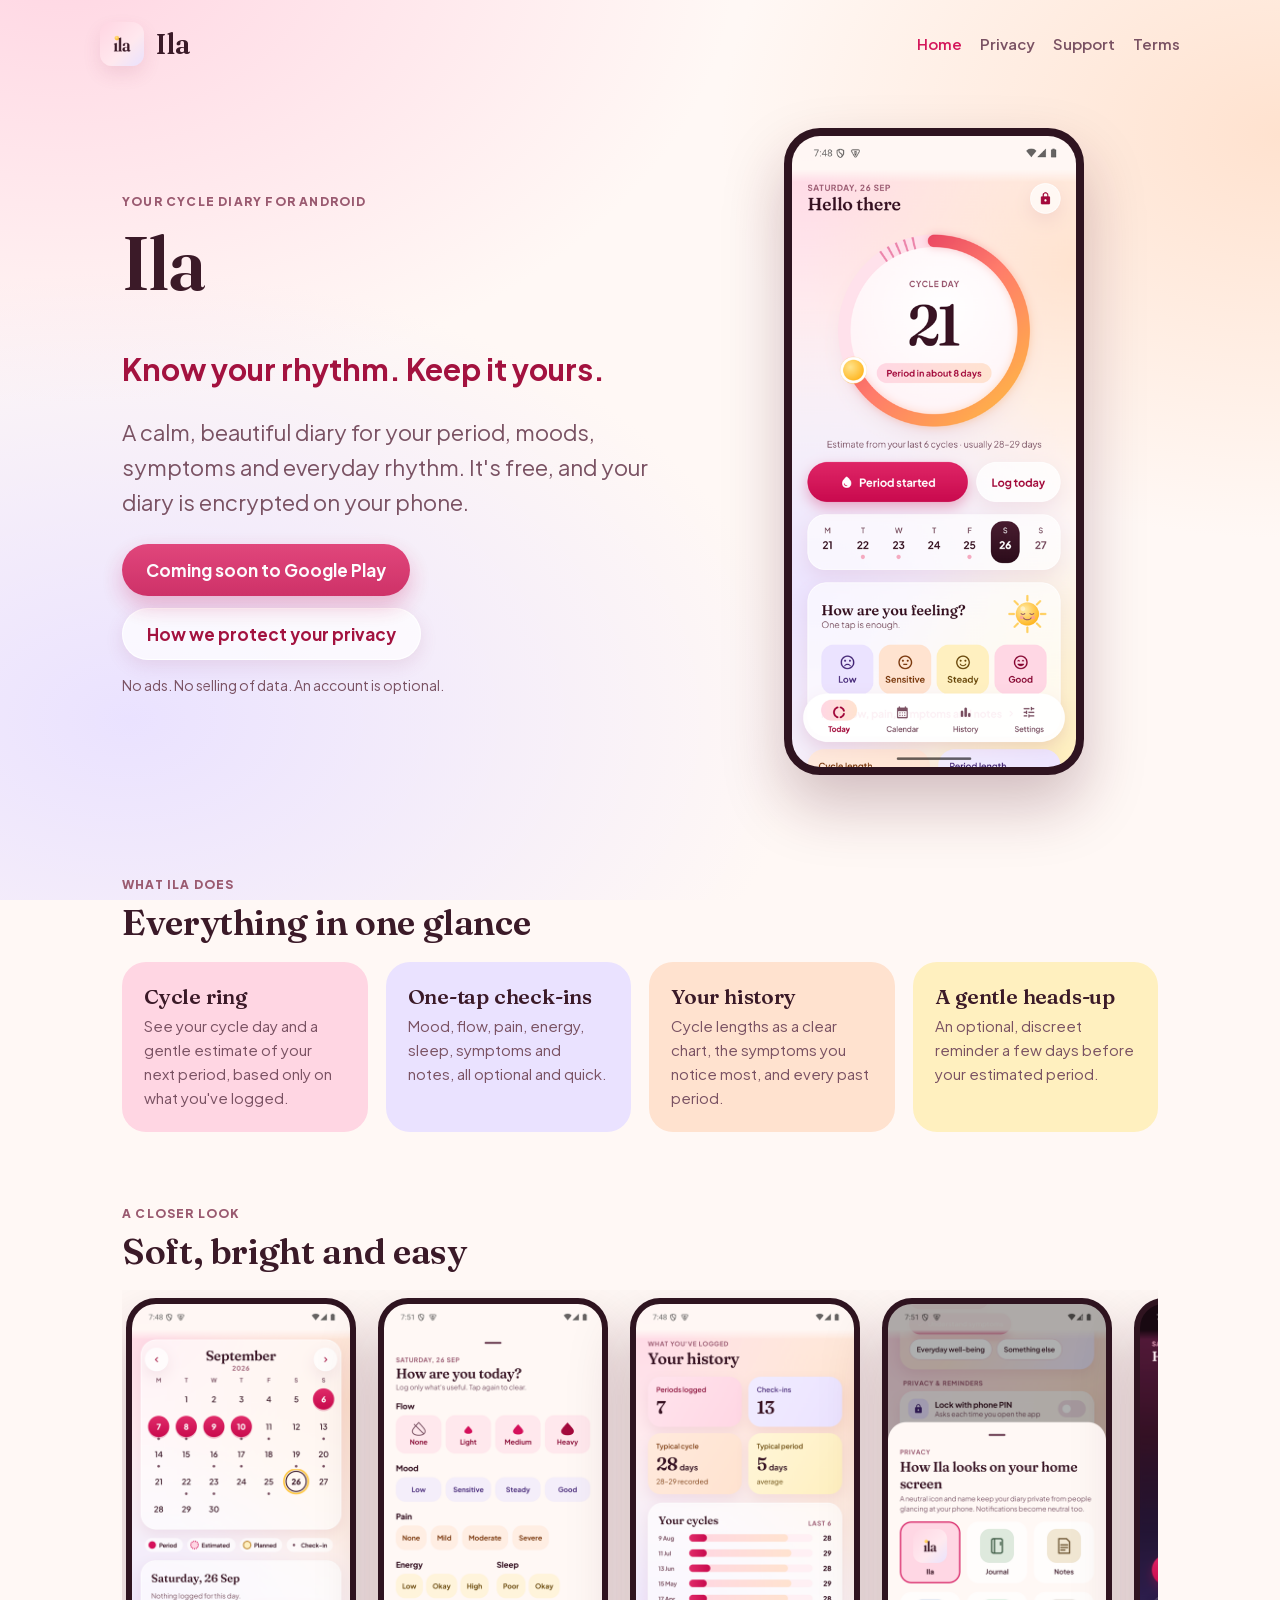
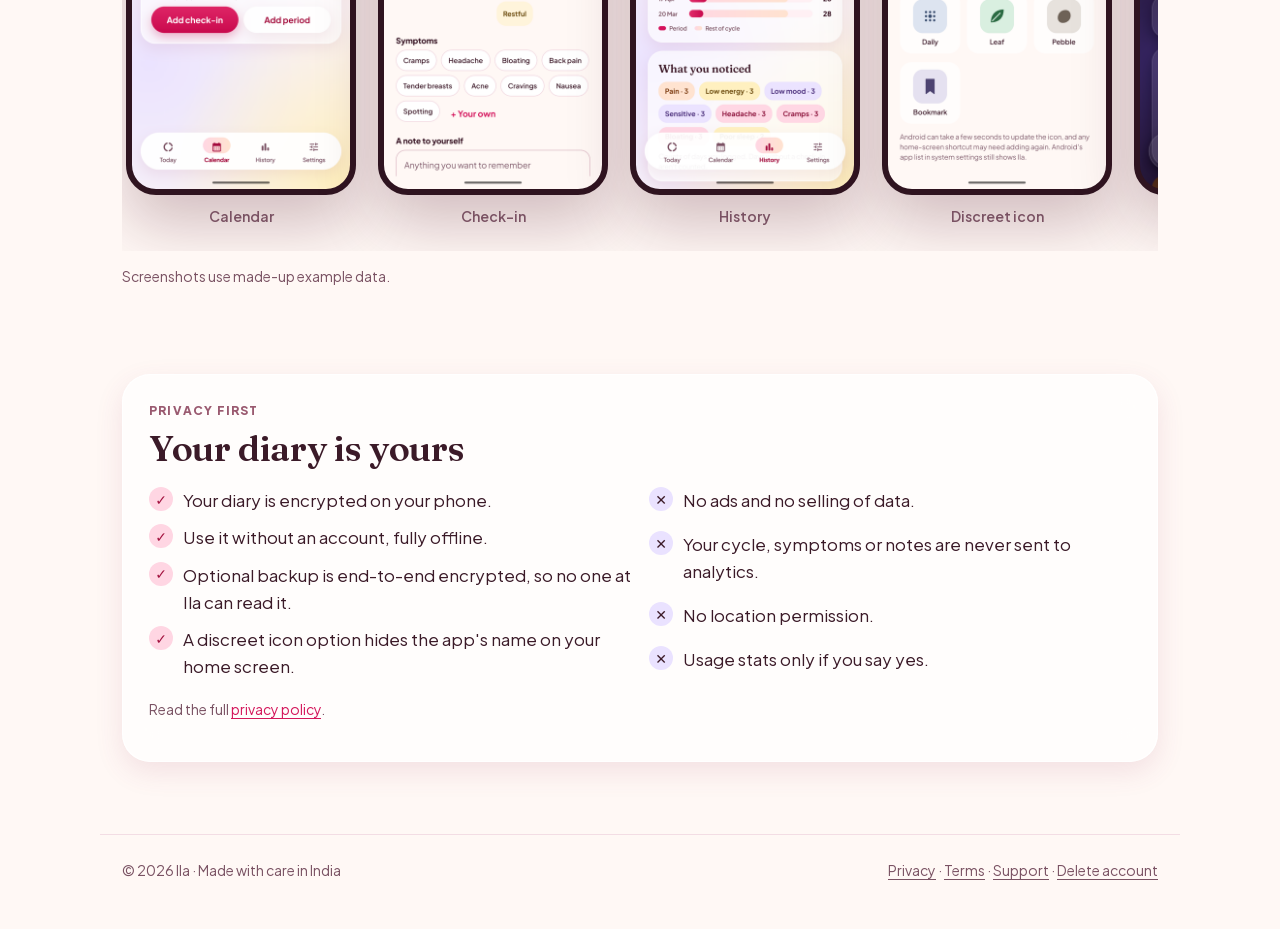
==== index.html @ b79cf5ef "Ila website: landing, privacy, terms, support and account deletion pages Co-Authored-By: Claude Opus" ====
<!doctype html>
<html lang="en">
<head>
<meta charset="utf-8">
<meta name="viewport" content="width=device-width, initial-scale=1">
<title>Ila — Your Cycle Diary</title>
<meta name="description" content="Ila is a free, private cycle diary for Android. Know your rhythm. Keep it yours.">
<meta name="theme-color" content="#FFD6E3">
<link rel="icon" href="assets/favicon.png">
<link rel="stylesheet" href="assets/site.css">
</head>
<body>
<header class="wrap nav">
  <a class="brand" href="./"><img src="assets/ila-icon-512.png" alt="">Ila</a>
  <nav aria-label="Main"><ul>
    <li><a href="./" aria-current="page">Home</a></li>
    <li><a href="privacy.html">Privacy</a></li>
    <li><a href="support.html">Support</a></li>
    <li><a href="terms.html">Terms</a></li>
  </ul></nav>
</header>

<main class="wrap">
  <section class="hero">
    <div>
      <p class="eyebrow">Your cycle diary for Android</p>
      <h1>Ila</h1>
      <p class="tagline">Know your rhythm. Keep it yours.</p>
      <p class="lede">A calm, beautiful diary for your period, moods, symptoms and everyday rhythm. It's free, and your diary is encrypted on your phone.</p>
      <div class="pill-row">
        <span class="button rose" aria-disabled="true">Coming soon to Google Play</span>
        <a class="button soft" href="privacy.html">How we protect your privacy</a>
      </div>
      <p class="note">No ads. No selling of data. An account is optional.</p>
    </div>
    <div class="hero-shot"><div class="phone"><img src="assets/shots/1-today.png" alt="Ila's Today screen: a cycle ring showing cycle day 21 and 'Period in about 8 days', a week strip and mood buttons." width="450" height="1000"></div></div>
  </section>

  <section aria-labelledby="features">
    <p class="eyebrow">What Ila does</p>
    <h2 id="features">Everything in one glance</h2>
    <div class="grid">
      <div class="tile petal"><h3>Cycle ring</h3><p>See your cycle day and a gentle estimate of your next period, based only on what you've logged.</p></div>
      <div class="tile lilac"><h3>One-tap check-ins</h3><p>Mood, flow, pain, energy, sleep, symptoms and notes, all optional and quick.</p></div>
      <div class="tile peach"><h3>Your history</h3><p>Cycle lengths as a clear chart, the symptoms you notice most, and every past period.</p></div>
      <div class="tile butter"><h3>A gentle heads-up</h3><p>An optional, discreet reminder a few days before your estimated period.</p></div>
    </div>
  </section>

  <section aria-labelledby="look">
    <p class="eyebrow">A closer look</p>
    <h2 id="look">Soft, bright and easy</h2>
    <div class="shots" tabindex="0" aria-label="App screenshots, scroll sideways">
      <figure><div class="phone"><img src="assets/shots/2-calendar.png" alt="Calendar with period days in rose and today's date ringed." loading="lazy" width="450" height="1000"></div><figcaption>Calendar</figcaption></figure>
      <figure><div class="phone"><img src="assets/shots/7-check-in.png" alt="Check-in sheet with flow, mood, pain, energy, sleep and symptom choices." loading="lazy" width="450" height="1000"></div><figcaption>Check-in</figcaption></figure>
      <figure><div class="phone"><img src="assets/shots/3-history.png" alt="History with summary tiles and a chart of recent cycle lengths." loading="lazy" width="450" height="1000"></div><figcaption>History</figcaption></figure>
      <figure><div class="phone"><img src="assets/shots/6-discreet-icon.png" alt="Discreet icon picker showing neutral home-screen icons such as Journal and Notes." loading="lazy" width="450" height="1000"></div><figcaption>Discreet icon</figcaption></figure>
      <figure><div class="phone"><img src="assets/shots/8-today-dark.png" alt="Today screen in dark mode." loading="lazy" width="450" height="1000"></div><figcaption>Dark mode</figcaption></figure>
    </div>
    <p class="note">Screenshots use made-up example data.</p>
  </section>

  <section aria-labelledby="privacy">
    <div class="card">
      <p class="eyebrow">Privacy first</p>
      <h2 id="privacy">Your diary is yours</h2>
      <div class="grid">
        <ul class="checks">
          <li>Your diary is encrypted on your phone.</li>
          <li>Use it without an account, fully offline.</li>
          <li>Optional backup is end-to-end encrypted, so no one at Ila can read it.</li>
          <li>A discreet icon option hides the app's name on your home screen.</li>
        </ul>
        <ul class="checks never">
          <li>No ads and no selling of data.</li>
          <li>Your cycle, symptoms or notes are never sent to analytics.</li>
          <li>No location permission.</li>
          <li>Usage stats only if you say yes.</li>
        </ul>
      </div>
      <p class="note" style="margin-top:18px">Read the full <a href="privacy.html">privacy policy</a>.</p>
    </div>
  </section>
</main>

<footer><div class="wrap">
  <span>© 2026 Ila · Made with care in India</span>
  <span><a href="privacy.html">Privacy</a> · <a href="terms.html">Terms</a> · <a href="support.html">Support</a> · <a href="delete-account.html">Delete account</a></span>
</div></footer>
</body>
</html>
---- assets/site.css ----
/* Ila website — same design language as the app: aurora background, frosted cards, rose actions. No trackers, no cookies. */
@font-face { font-family: "Fraunces"; src: url("fonts/fraunces.woff2") format("woff2"); font-weight: 400 700; font-display: swap; }
@font-face { font-family: "Plus Jakarta Sans"; src: url("fonts/plus-jakarta-sans.woff2") format("woff2"); font-weight: 400 800; font-display: swap; }

:root {
  color-scheme: light;
  --base: #FFF8F5; --ink: #3B1A28; --muted: #7A5263; --label: #9A5A70;
  --rose: #D4175B; --rose-deep: #A3123F; --rose-top: #DE2A66; --rose-bottom: #C8124F;
  --petal: #FFD6E3; --peach: #FFE2CF; --butter: #FFF0BF; --lilac: #EAE2FF;
  --glass: rgba(255,255,255,.7); --rim: rgba(255,255,255,.95); --shadow: rgba(160,60,100,.12); --line: #F3DDE4;
}
@media (prefers-color-scheme: dark) {
  :root {
    color-scheme: dark;
    --base: #1C1117; --ink: #FBE9EF; --muted: #D9B9C5; --label: #F0A8C2; --rose-deep: #FFC9DA;
    --petal: #52213A; --peach: #4E2D1E; --butter: #45391A; --lilac: #33295A;
    --glass: rgba(255,255,255,.07); --rim: rgba(255,255,255,.12); --shadow: rgba(0,0,0,.4); --line: rgba(255,255,255,.1);
  }
}

* { box-sizing: border-box; }
html { -webkit-text-size-adjust: 100%; }
body {
  margin: 0; color: var(--ink); font: 17px/1.6 "Plus Jakarta Sans", system-ui, -apple-system, "Segoe UI", sans-serif;
  background:
    radial-gradient(60rem 40rem at 5% -5%, color-mix(in srgb, var(--petal) 100%, transparent), transparent 70%),
    radial-gradient(50rem 36rem at 100% 15%, color-mix(in srgb, var(--peach) 100%, transparent), transparent 70%),
    radial-gradient(60rem 40rem at 10% 80%, color-mix(in srgb, var(--lilac) 100%, transparent), transparent 70%),
    var(--base);
  background-attachment: fixed; -webkit-font-smoothing: antialiased;
}
a { color: var(--rose); text-underline-offset: 3px; }
a:hover { color: var(--rose-deep); }
:focus-visible { outline: 3px solid var(--rose); outline-offset: 3px; border-radius: 8px; }

.wrap { max-width: 1080px; margin: 0 auto; padding: 0 22px; }
.nav { display: flex; align-items: center; justify-content: space-between; gap: 16px; padding: 22px 0; flex-wrap: wrap; }
.brand { display: flex; align-items: center; gap: 12px; color: var(--ink); text-decoration: none; font: 600 28px/1 "Fraunces", Georgia, serif; }
.brand img { width: 44px; height: 44px; border-radius: 12px; box-shadow: 0 8px 18px var(--shadow); }
.nav ul { display: flex; gap: 6px 18px; list-style: none; margin: 0; padding: 0; flex-wrap: wrap; font-weight: 600; font-size: 15px; }
.nav ul a { color: var(--muted); text-decoration: none; }
.nav ul a:hover, .nav ul a[aria-current="page"] { color: var(--rose); }

h1, h2, h3 { font-family: "Fraunces", Georgia, serif; font-weight: 600; letter-spacing: -.01em; line-height: 1.15; margin: 0 0 .5em; }
h1 { font-size: clamp(40px, 7vw, 76px); letter-spacing: -.02em; }
h2 { font-size: clamp(26px, 3.4vw, 36px); }
h3 { font-size: 21px; }
.eyebrow { font-size: 12px; font-weight: 800; letter-spacing: .1em; text-transform: uppercase; color: var(--label); margin: 0 0 8px; }
.lede { font-size: clamp(18px, 2.2vw, 22px); color: var(--muted); max-width: 38rem; }

.hero { display: grid; grid-template-columns: minmax(0, 1.1fr) minmax(0, .9fr); gap: 40px; align-items: center; padding: 40px 0 64px; }
.hero .tagline { font-size: clamp(22px, 3vw, 30px); font-weight: 700; color: var(--rose-deep); margin: 0 0 16px; }
.hero-shot { justify-self: center; }
@media (max-width: 820px) { .hero { grid-template-columns: 1fr; padding-top: 16px; } }

.pill-row { display: flex; gap: 12px; flex-wrap: wrap; margin-top: 24px; align-items: center; }
.button { display: inline-flex; align-items: center; gap: 8px; min-height: 52px; padding: 0 24px; border-radius: 999px; font-weight: 700; text-decoration: none; }
.button.rose { color: #fff; background: linear-gradient(180deg, var(--rose-top), var(--rose-bottom)); box-shadow: 0 10px 22px rgba(200,18,79,.3); }
.button.rose:hover { color: #fff; }
.button.soft { color: var(--rose-deep); background: var(--glass); border: 1px solid var(--rim); box-shadow: 0 6px 18px var(--shadow); }
.button[aria-disabled="true"] { cursor: default; opacity: .85; }
.note { font-size: 14px; color: var(--muted); }

.phone { width: min(300px, 78vw); border-radius: 36px; border: 8px solid #2F1420; background: #2F1420; box-shadow: 0 30px 60px rgba(80,20,40,.25); overflow: hidden; }
.phone img { display: block; width: 100%; height: auto; }

.card { background: var(--glass); border: 1px solid var(--rim); border-radius: 28px; box-shadow: 0 10px 28px var(--shadow); padding: 26px; backdrop-filter: blur(18px); -webkit-backdrop-filter: blur(18px); }
.grid { display: grid; grid-template-columns: repeat(auto-fit, minmax(230px, 1fr)); gap: 18px; }
.tile { border-radius: 24px; padding: 22px; }
.tile.petal { background: var(--petal); } .tile.peach { background: var(--peach); } .tile.butter { background: var(--butter); } .tile.lilac { background: var(--lilac); }
.tile h3 { margin-bottom: 6px; }
.tile p { margin: 0; color: var(--muted); font-size: 15px; }
section { padding: 36px 0; }

.shots { display: flex; gap: 22px; overflow-x: auto; padding: 8px 4px 24px; scroll-snap-type: x mandatory; }
.shots figure { margin: 0; flex: 0 0 auto; scroll-snap-align: center; text-align: center; }
.shots .phone { width: 230px; border-width: 6px; border-radius: 30px; }
.shots figcaption { margin-top: 10px; font-size: 14px; font-weight: 600; color: var(--muted); }

.checks { list-style: none; padding: 0; margin: 0; display: grid; gap: 10px; }
.checks li { padding-left: 34px; position: relative; }
.checks li::before { content: "✓"; position: absolute; left: 0; top: 0; width: 24px; height: 24px; border-radius: 12px; background: var(--petal); color: var(--rose-deep); font-weight: 800; font-size: 14px; display: grid; place-items: center; }
.checks.never li::before { content: "✕"; background: var(--lilac); color: var(--ink); }

.doc { max-width: 780px; margin: 0 auto; padding-block: 24px 64px; }
.doc .card { padding: clamp(22px, 4vw, 44px); }
.doc h2 { font-size: 26px; margin-top: 1.6em; }
.doc h3 { font-size: 19px; margin-top: 1.3em; font-family: "Plus Jakarta Sans", sans-serif; font-weight: 800; }
.doc p, .doc li { color: var(--ink); }
.doc .summary { background: var(--petal); border-radius: 22px; padding: 18px 22px; margin: 18px 0 8px; }
.doc .summary p { margin: .3em 0; }
.doc table { width: 100%; border-collapse: collapse; font-size: 15px; margin: 12px 0; }
.doc th, .doc td { text-align: left; padding: 10px 8px; border-bottom: 1px solid var(--line); vertical-align: top; }
.doc th { font-size: 13px; letter-spacing: .04em; text-transform: uppercase; color: var(--label); }
.table-scroll { overflow-x: auto; }
details { border-bottom: 1px solid var(--line); padding: 14px 0; }
summary { cursor: pointer; font-weight: 700; }

footer { padding: 36px 0 48px; color: var(--muted); font-size: 14px; }
footer .wrap { display: flex; justify-content: space-between; gap: 16px; flex-wrap: wrap; border-top: 1px solid var(--line); padding-top: 24px; }
footer a { color: var(--muted); }
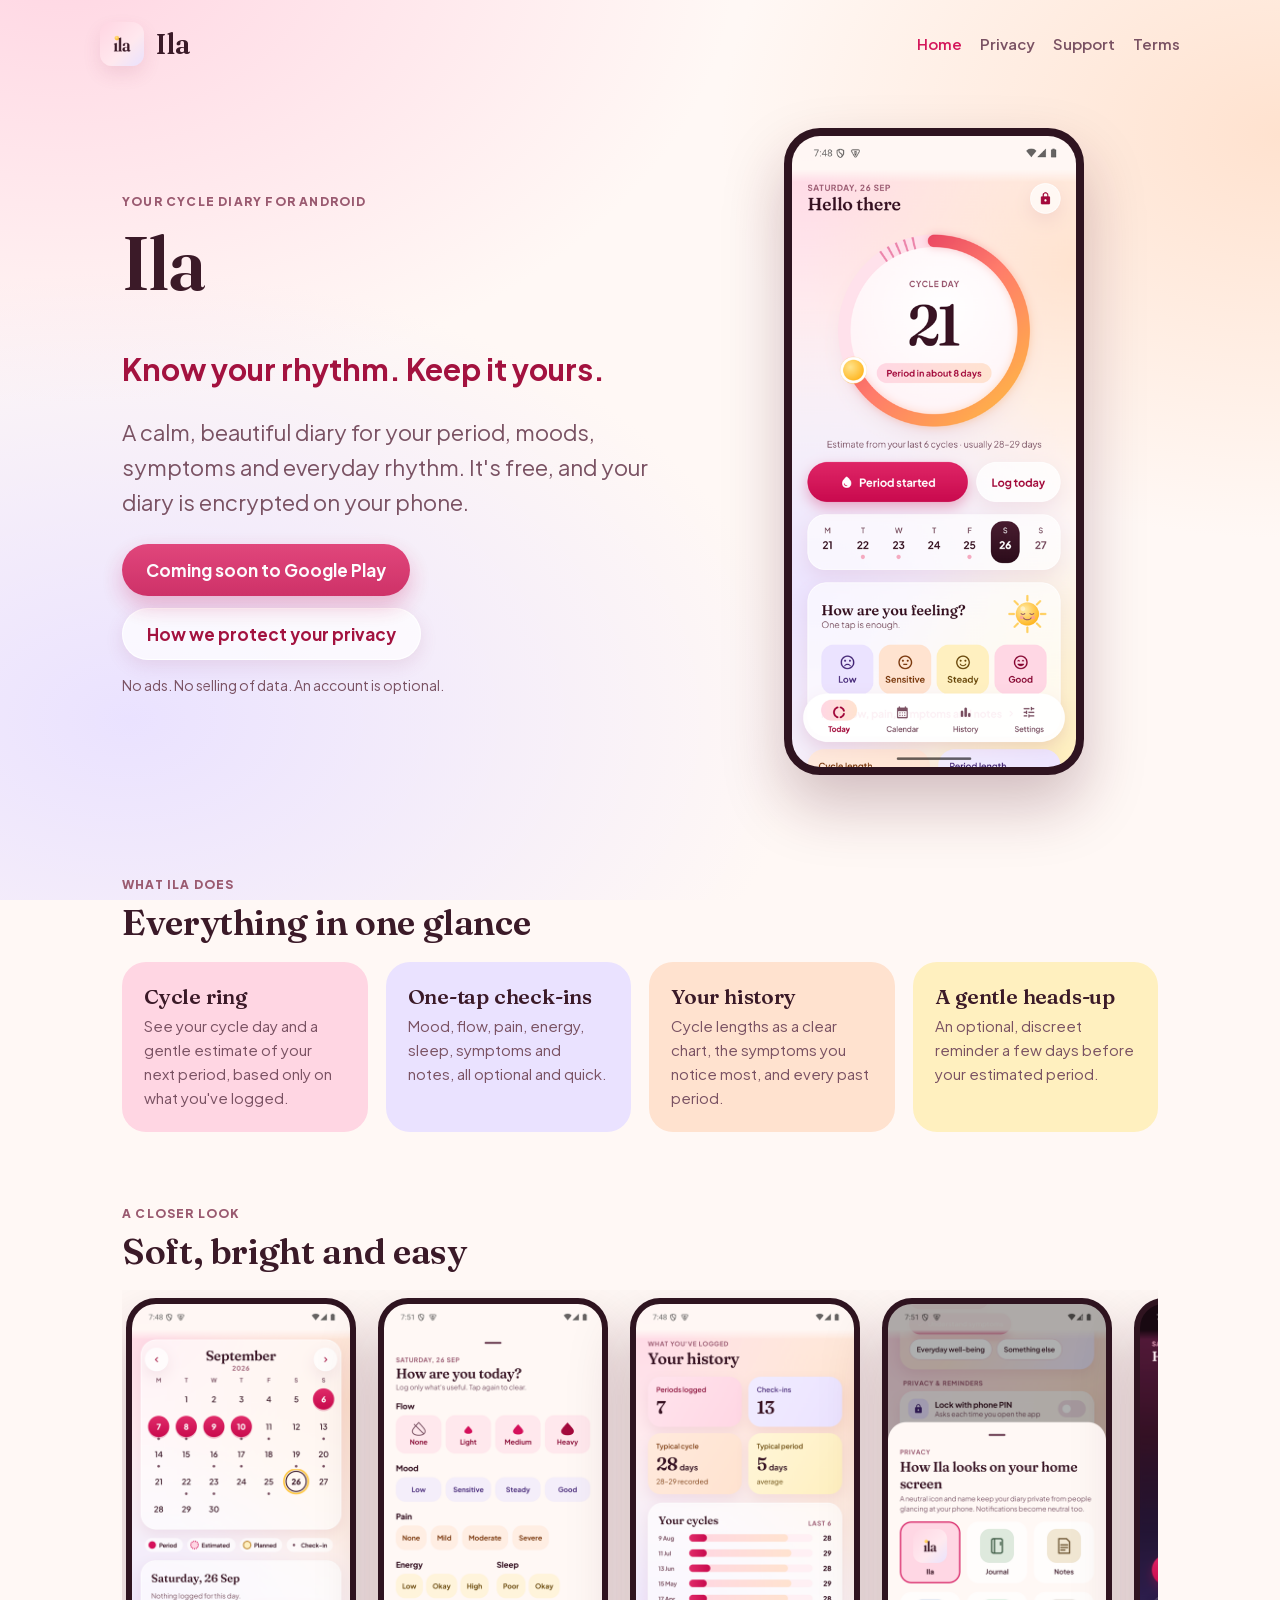
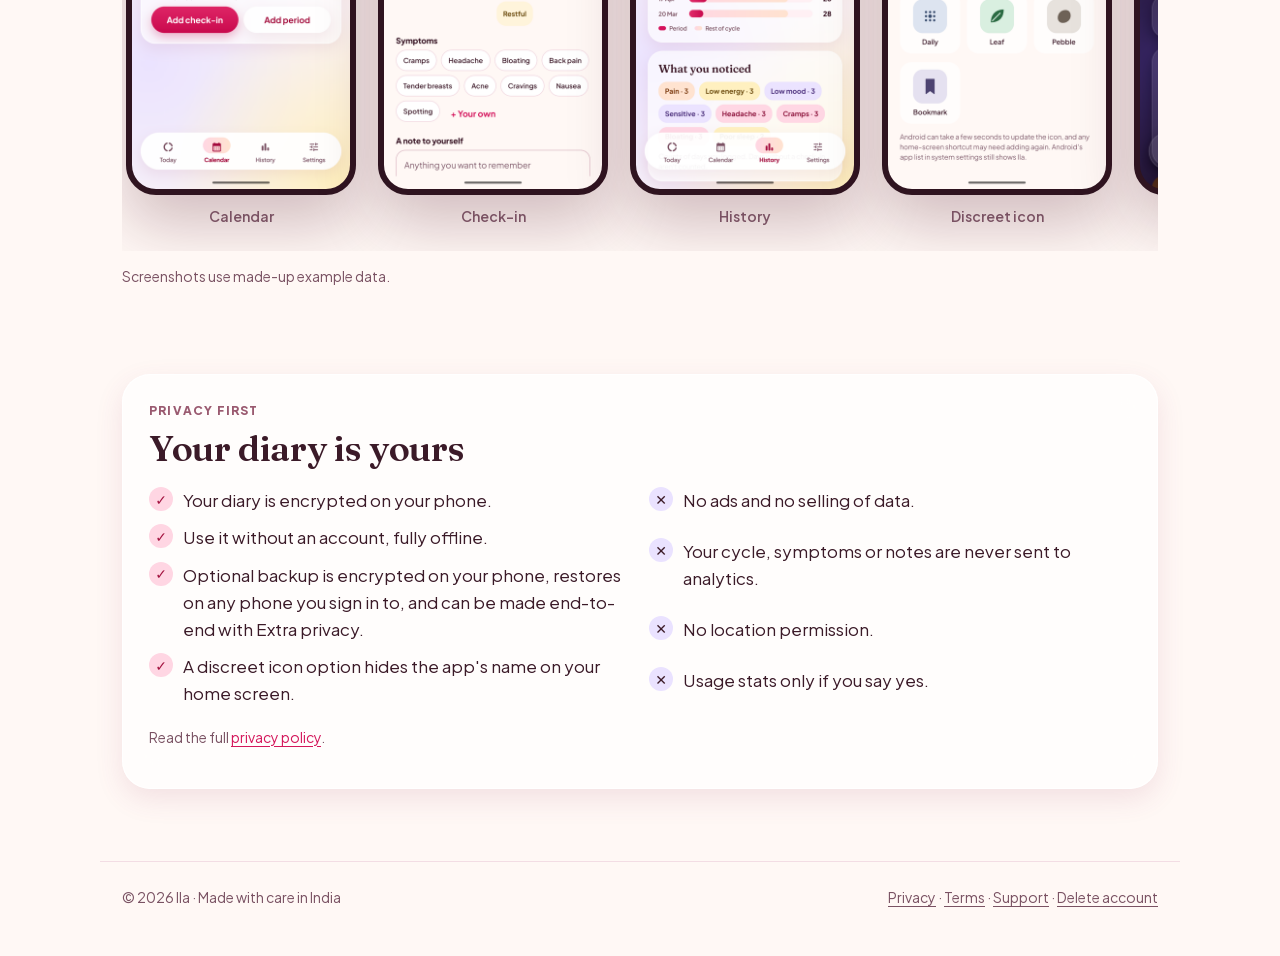
==== commit 9139b534: "Privacy: backup key kept for the account by default; Extra privacy (end-to-end) as an option Matches" ====
--- a/index.html
+++ b/index.html
@@ -68,7 +68,7 @@
         <ul class="checks">
           <li>Your diary is encrypted on your phone.</li>
           <li>Use it without an account, fully offline.</li>
-          <li>Optional backup is end-to-end encrypted, so no one at Ila can read it.</li>
+          <li>Optional backup is encrypted on your phone, restores on any phone you sign in to, and can be made end-to-end with Extra privacy.</li>
           <li>A discreet icon option hides the app's name on your home screen.</li>
         </ul>
         <ul class="checks never">
